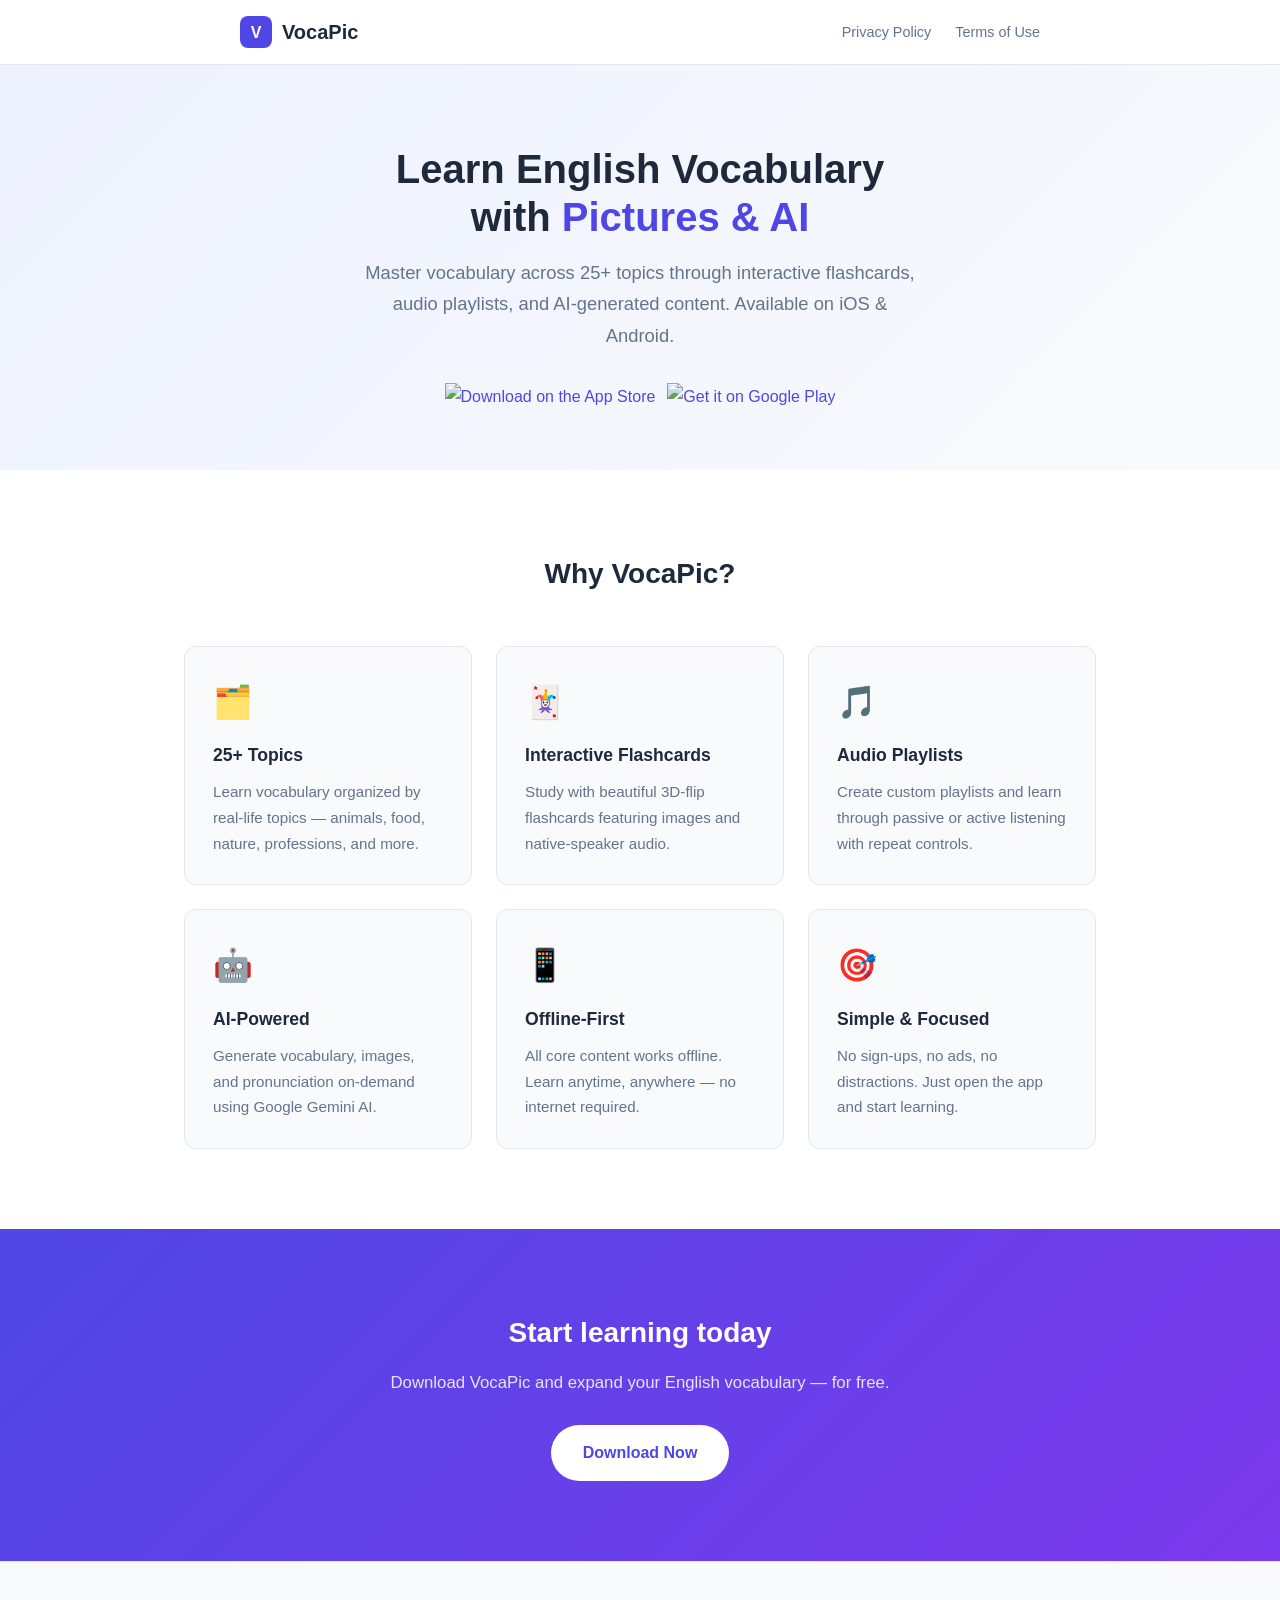
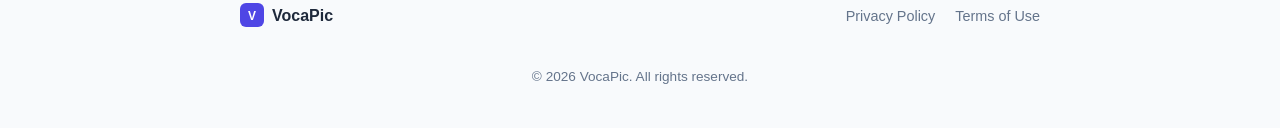
==== index.html @ f50b2ea4 "feat: add VocaPic static website" ====
<!DOCTYPE html>
<html lang="en">
<head>
  <meta charset="UTF-8" />
  <meta name="viewport" content="width=device-width, initial-scale=1.0" />
  <title>VocaPic — Learn English Vocabulary with Pictures</title>
  <meta name="description" content="VocaPic is an AI-powered vocabulary learning app with interactive flashcards, images, and audio. Available on iOS and Android." />
  <link rel="stylesheet" href="style.css" />
  <link rel="icon" href="favicon.png" type="image/png" />
</head>
<body>

  <!-- Navbar -->
  <nav class="navbar">
    <div class="navbar-inner">
      <a href="index.html" class="logo">
        <!-- Replace with your actual logo -->
        <svg width="32" height="32" viewBox="0 0 32 32" fill="none" xmlns="http://www.w3.org/2000/svg">
          <rect width="32" height="32" rx="8" fill="#4f46e5"/>
          <text x="16" y="22" text-anchor="middle" font-size="16" font-weight="bold" fill="white">V</text>
        </svg>
        VocaPic
      </a>
      <ul class="nav-links">
        <li><a href="privacy.html">Privacy Policy</a></li>
        <li><a href="terms.html">Terms of Use</a></li>
      </ul>
    </div>
  </nav>

  <!-- Hero -->
  <section class="hero">
    <h1>Learn English Vocabulary<br/>with <span>Pictures & AI</span></h1>
    <p>Master vocabulary across 25+ topics through interactive flashcards, audio playlists, and AI-generated content. Available on iOS &amp; Android.</p>
    <div class="hero-badges">
      <!-- Replace # with your actual store links -->
      <a href="#" class="badge" title="Download on App Store">
        <img src="https://developer.apple.com/assets/elements/badges/download-on-the-app-store.svg" alt="Download on the App Store" />
      </a>
      <a href="#" class="badge" title="Get it on Google Play">
        <img src="https://upload.wikimedia.org/wikipedia/commons/7/78/Google_Play_Store_badge_EN.svg" alt="Get it on Google Play" />
      </a>
    </div>
  </section>

  <!-- Features -->
  <section class="features">
    <h2>Why VocaPic?</h2>
    <div class="features-grid">
      <div class="feature-card">
        <div class="icon">🗂️</div>
        <h3>25+ Topics</h3>
        <p>Learn vocabulary organized by real-life topics — animals, food, nature, professions, and more.</p>
      </div>
      <div class="feature-card">
        <div class="icon">🃏</div>
        <h3>Interactive Flashcards</h3>
        <p>Study with beautiful 3D-flip flashcards featuring images and native-speaker audio.</p>
      </div>
      <div class="feature-card">
        <div class="icon">🎵</div>
        <h3>Audio Playlists</h3>
        <p>Create custom playlists and learn through passive or active listening with repeat controls.</p>
      </div>
      <div class="feature-card">
        <div class="icon">🤖</div>
        <h3>AI-Powered</h3>
        <p>Generate vocabulary, images, and pronunciation on-demand using Google Gemini AI.</p>
      </div>
      <div class="feature-card">
        <div class="icon">📱</div>
        <h3>Offline-First</h3>
        <p>All core content works offline. Learn anytime, anywhere — no internet required.</p>
      </div>
      <div class="feature-card">
        <div class="icon">🎯</div>
        <h3>Simple &amp; Focused</h3>
        <p>No sign-ups, no ads, no distractions. Just open the app and start learning.</p>
      </div>
    </div>
  </section>

  <!-- CTA -->
  <section class="cta">
    <h2>Start learning today</h2>
    <p>Download VocaPic and expand your English vocabulary — for free.</p>
    <a href="#" class="btn-primary">Download Now</a>
  </section>

  <!-- Footer -->
  <footer class="footer">
    <div class="footer-inner">
      <div class="footer-brand">
        <svg width="24" height="24" viewBox="0 0 32 32" fill="none" xmlns="http://www.w3.org/2000/svg">
          <rect width="32" height="32" rx="8" fill="#4f46e5"/>
          <text x="16" y="22" text-anchor="middle" font-size="16" font-weight="bold" fill="white">V</text>
        </svg>
        VocaPic
      </div>
      <ul class="footer-links">
        <li><a href="privacy.html">Privacy Policy</a></li>
        <li><a href="terms.html">Terms of Use</a></li>
      </ul>
      <p class="footer-copy">&copy; 2026 VocaPic. All rights reserved.</p>
    </div>
  </footer>

</body>
</html>
---- style.css ----
/* ===== Reset & Base ===== */
*,
*::before,
*::after {
  margin: 0;
  padding: 0;
  box-sizing: border-box;
}

:root {
  --primary: #4f46e5;
  --primary-light: #818cf8;
  --primary-dark: #3730a3;
  --bg: #ffffff;
  --bg-alt: #f8fafc;
  --text: #1e293b;
  --text-secondary: #64748b;
  --border: #e2e8f0;
  --radius: 12px;
  --max-width: 800px;
  --transition: 0.2s ease;
}

html {
  scroll-behavior: smooth;
}

body {
  font-family: -apple-system, BlinkMacSystemFont, "Segoe UI", Roboto,
    "Helvetica Neue", Arial, sans-serif;
  color: var(--text);
  background: var(--bg);
  line-height: 1.7;
  font-size: 16px;
  -webkit-font-smoothing: antialiased;
}

a {
  color: var(--primary);
  text-decoration: none;
  transition: color var(--transition);
}
a:hover {
  color: var(--primary-dark);
}

/* ===== Navigation ===== */
.navbar {
  position: sticky;
  top: 0;
  z-index: 100;
  background: rgba(255, 255, 255, 0.92);
  backdrop-filter: blur(12px);
  border-bottom: 1px solid var(--border);
  padding: 0 24px;
}

.navbar-inner {
  max-width: var(--max-width);
  margin: 0 auto;
  display: flex;
  align-items: center;
  justify-content: space-between;
  height: 64px;
}

.logo {
  display: flex;
  align-items: center;
  gap: 10px;
  font-weight: 700;
  font-size: 1.25rem;
  color: var(--text);
}

.logo img {
  width: 32px;
  height: 32px;
  border-radius: 8px;
}

.nav-links {
  display: flex;
  gap: 24px;
  list-style: none;
}

.nav-links a {
  color: var(--text-secondary);
  font-size: 0.9rem;
  font-weight: 500;
  transition: color var(--transition);
}
.nav-links a:hover,
.nav-links a.active {
  color: var(--primary);
}

/* ===== Hero Section ===== */
.hero {
  text-align: center;
  padding: 80px 24px 60px;
  background: linear-gradient(135deg, #eef2ff 0%, #f8fafc 100%);
}

.hero h1 {
  font-size: 2.5rem;
  font-weight: 800;
  line-height: 1.2;
  margin-bottom: 16px;
  color: var(--text);
}

.hero h1 span {
  color: var(--primary);
}

.hero p {
  font-size: 1.15rem;
  color: var(--text-secondary);
  max-width: 560px;
  margin: 0 auto 32px;
}

.hero-badges {
  display: flex;
  gap: 12px;
  justify-content: center;
  flex-wrap: wrap;
}

.badge {
  display: inline-block;
}

.badge img {
  height: 48px;
}

/* ===== Features Grid ===== */
.features {
  padding: 80px 24px;
  max-width: 960px;
  margin: 0 auto;
}

.features h2 {
  text-align: center;
  font-size: 1.75rem;
  margin-bottom: 48px;
}

.features-grid {
  display: grid;
  grid-template-columns: repeat(auto-fit, minmax(260px, 1fr));
  gap: 24px;
}

.feature-card {
  background: var(--bg-alt);
  border: 1px solid var(--border);
  border-radius: var(--radius);
  padding: 28px;
  transition: transform var(--transition), box-shadow var(--transition);
}
.feature-card:hover {
  transform: translateY(-2px);
  box-shadow: 0 8px 24px rgba(0, 0, 0, 0.06);
}

.feature-card .icon {
  font-size: 2rem;
  margin-bottom: 12px;
}

.feature-card h3 {
  font-size: 1.1rem;
  margin-bottom: 8px;
}

.feature-card p {
  color: var(--text-secondary);
  font-size: 0.95rem;
}

/* ===== Policy Pages ===== */
.policy-header {
  text-align: center;
  padding: 60px 24px 20px;
  background: linear-gradient(135deg, #eef2ff 0%, #f8fafc 100%);
}

.policy-header h1 {
  font-size: 2rem;
  font-weight: 800;
  margin-bottom: 8px;
}

.policy-header .last-updated {
  color: var(--text-secondary);
  font-size: 0.95rem;
}

.policy-content {
  max-width: var(--max-width);
  margin: 0 auto;
  padding: 40px 24px 80px;
}

.policy-content h2 {
  font-size: 1.35rem;
  font-weight: 700;
  margin-top: 48px;
  margin-bottom: 16px;
  padding-bottom: 8px;
  border-bottom: 2px solid var(--border);
}

.policy-content h3 {
  font-size: 1.1rem;
  font-weight: 600;
  margin-top: 24px;
  margin-bottom: 12px;
}

.policy-content p {
  margin-bottom: 16px;
  color: var(--text);
}

.policy-content ul {
  margin: 12px 0 20px 24px;
  color: var(--text);
}

.policy-content ul li {
  margin-bottom: 8px;
  line-height: 1.6;
}

.policy-content table {
  width: 100%;
  border-collapse: collapse;
  margin: 16px 0 24px;
  font-size: 0.92rem;
}

.policy-content th,
.policy-content td {
  text-align: left;
  padding: 12px 16px;
  border: 1px solid var(--border);
}

.policy-content th {
  background: var(--bg-alt);
  font-weight: 600;
}

.policy-content .note {
  background: #fffbeb;
  border-left: 4px solid #f59e0b;
  padding: 14px 18px;
  border-radius: 0 8px 8px 0;
  margin: 16px 0;
  font-size: 0.93rem;
}

.back-link {
  display: inline-flex;
  align-items: center;
  gap: 6px;
  margin-top: 40px;
  font-weight: 500;
}

/* ===== CTA Section ===== */
.cta {
  text-align: center;
  padding: 80px 24px;
  background: linear-gradient(135deg, #4f46e5 0%, #7c3aed 100%);
  color: #fff;
}

.cta h2 {
  font-size: 1.75rem;
  margin-bottom: 12px;
}

.cta p {
  opacity: 0.85;
  margin-bottom: 28px;
  font-size: 1.05rem;
}

.btn-primary {
  display: inline-block;
  background: #fff;
  color: var(--primary);
  padding: 14px 32px;
  border-radius: 9999px;
  font-weight: 600;
  font-size: 1rem;
  transition: transform var(--transition), box-shadow var(--transition);
}
.btn-primary:hover {
  transform: translateY(-1px);
  box-shadow: 0 8px 24px rgba(0, 0, 0, 0.15);
  color: var(--primary-dark);
}

/* ===== Footer ===== */
.footer {
  background: var(--bg-alt);
  border-top: 1px solid var(--border);
  padding: 40px 24px;
}

.footer-inner {
  max-width: var(--max-width);
  margin: 0 auto;
  display: flex;
  align-items: center;
  justify-content: space-between;
  flex-wrap: wrap;
  gap: 16px;
}

.footer-brand {
  display: flex;
  align-items: center;
  gap: 8px;
  font-weight: 600;
  color: var(--text);
}

.footer-brand img {
  width: 24px;
  height: 24px;
  border-radius: 6px;
}

.footer-links {
  display: flex;
  gap: 20px;
  list-style: none;
}

.footer-links a {
  color: var(--text-secondary);
  font-size: 0.9rem;
}
.footer-links a:hover {
  color: var(--primary);
}

.footer-copy {
  width: 100%;
  text-align: center;
  color: var(--text-secondary);
  font-size: 0.85rem;
  margin-top: 20px;
}

/* ===== Responsive ===== */
@media (max-width: 640px) {
  .hero h1 {
    font-size: 1.75rem;
  }
  .hero p {
    font-size: 1rem;
  }
  .policy-header h1 {
    font-size: 1.5rem;
  }
  .features-grid {
    grid-template-columns: 1fr;
  }
  .nav-links {
    gap: 16px;
  }
  .footer-inner {
    flex-direction: column;
    text-align: center;
  }
}
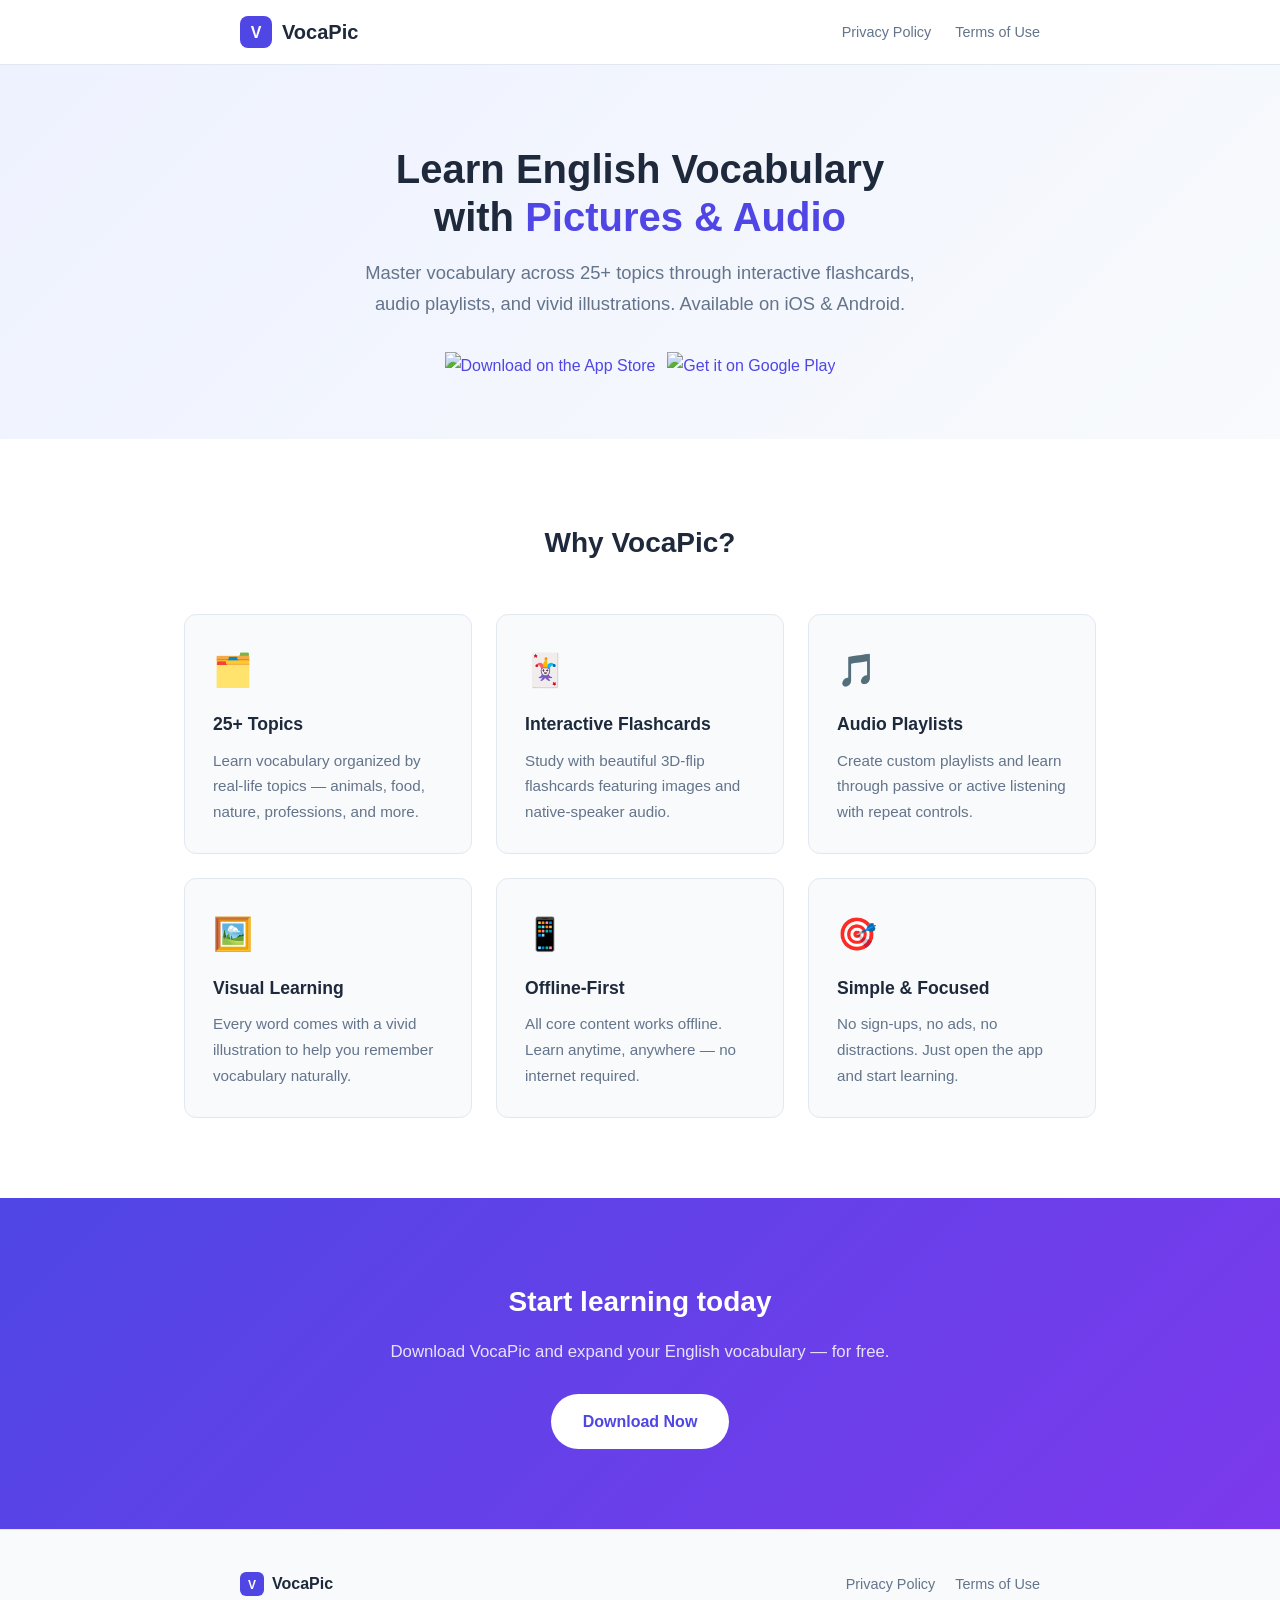
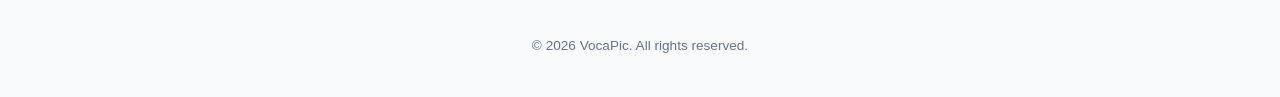
==== commit 55d691d1: "refactor: remove all AI-related content from website" ====
--- a/index.html
+++ b/index.html
@@ -4,7 +4,7 @@
   <meta charset="UTF-8" />
   <meta name="viewport" content="width=device-width, initial-scale=1.0" />
   <title>VocaPic — Learn English Vocabulary with Pictures</title>
-  <meta name="description" content="VocaPic is an AI-powered vocabulary learning app with interactive flashcards, images, and audio. Available on iOS and Android." />
+  <meta name="description" content="VocaPic is a vocabulary learning app with interactive flashcards, images, and audio. Available on iOS and Android." />
   <link rel="stylesheet" href="style.css" />
   <link rel="icon" href="favicon.png" type="image/png" />
 </head>
@@ -30,8 +30,8 @@
 
   <!-- Hero -->
   <section class="hero">
-    <h1>Learn English Vocabulary<br/>with <span>Pictures & AI</span></h1>
-    <p>Master vocabulary across 25+ topics through interactive flashcards, audio playlists, and AI-generated content. Available on iOS &amp; Android.</p>
+    <h1>Learn English Vocabulary<br/>with <span>Pictures & Audio</span></h1>
+    <p>Master vocabulary across 25+ topics through interactive flashcards, audio playlists, and vivid illustrations. Available on iOS &amp; Android.</p>
     <div class="hero-badges">
       <!-- Replace # with your actual store links -->
       <a href="#" class="badge" title="Download on App Store">
@@ -63,9 +63,9 @@
         <p>Create custom playlists and learn through passive or active listening with repeat controls.</p>
       </div>
       <div class="feature-card">
-        <div class="icon">🤖</div>
-        <h3>AI-Powered</h3>
-        <p>Generate vocabulary, images, and pronunciation on-demand using Google Gemini AI.</p>
+        <div class="icon">🖼️</div>
+        <h3>Visual Learning</h3>
+        <p>Every word comes with a vivid illustration to help you remember vocabulary naturally.</p>
       </div>
       <div class="feature-card">
         <div class="icon">📱</div>
